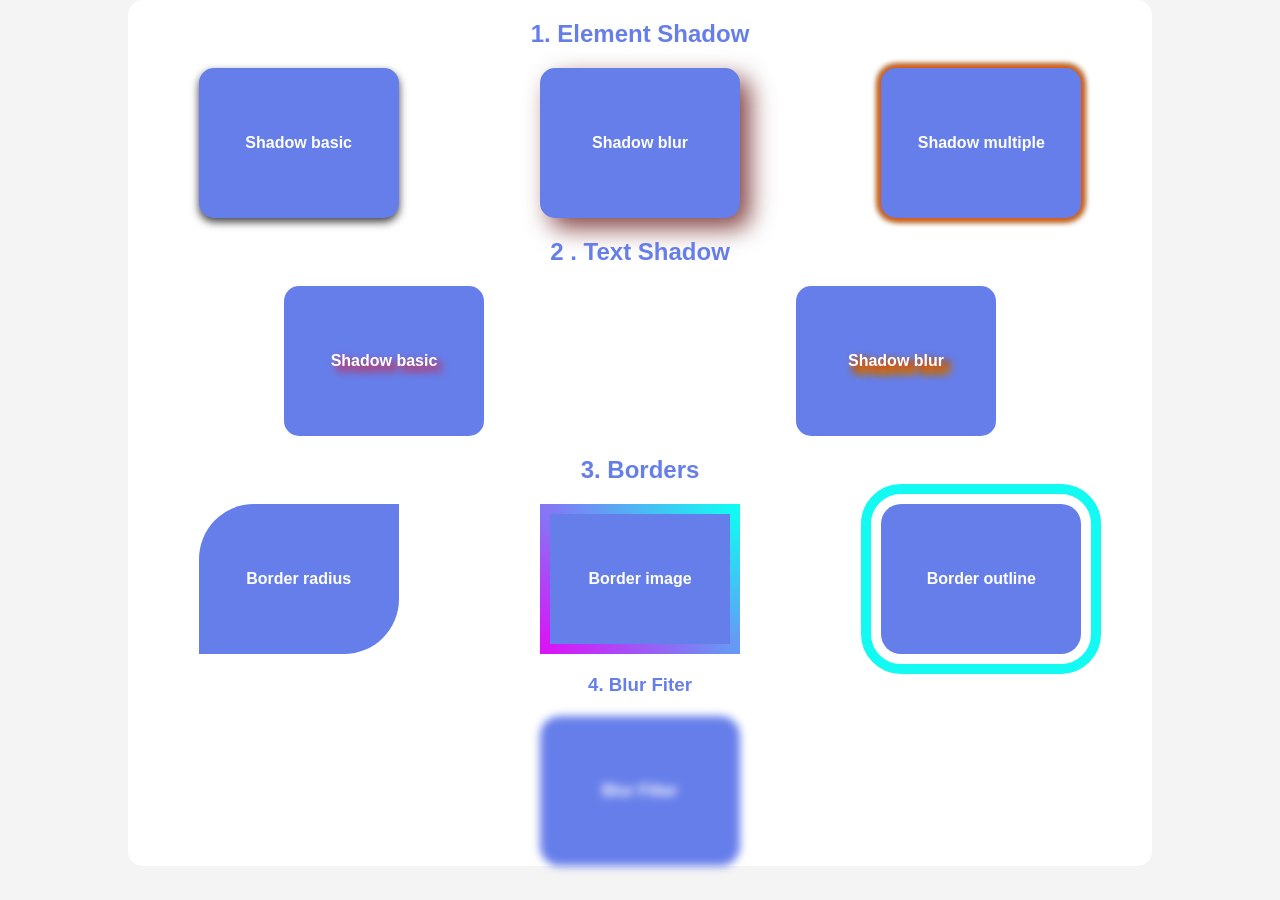
==== shadow/shadow.html @ 703866d5 "Practiced shadow techniques" ====
<!doctype html>
<html lang="en">
  <head>
    <meta charset="UTF-8" />
    <meta name="viewport" content="width=device-width, initial-scale=1.0" />
    <title>Document</title>
    <link href="shadow.css" rel="stylesheet" />
  </head>
  <body>
    <main>
      <section>
        <h1>1. Element Shadow</h1>
        <div class="element__shadow__box">
          <div class="shadow__basic">Shadow basic</div>
          <div class="shadow__blur">Shadow blur</div>
          <div class="shadow__multiple">Shadow multiple</div>
        </div>
      </section>
      <section>
        <h1>2 . Text Shadow</h1>
        <div class="text__shadow__box">
          <div class="shadow__basic__text">Shadow basic</div>
          <div class="shadow__glow__text">Shadow blur</div>        </div>
      </section>
       <section>
        <h1>3. Borders</h1>
        <div class="border__box">
          <div class="border__radius">Border radius</div>
          <div class="border__image">Border image</div>
          <div class="border_outline">Border outline</div>
        </div>
      </sectio>
      <section>
        <h1>4. Blur Fiter</h1>
        <div class="blur__filter__box">
          <div class="blur__filter">Blur Filter</div>
        </div>
      </section>
    </main>
  </body>
</html>
---- shadow/shadow.css ----
* {
    margin: 0;
    padding: 0;
    box-sizing: border-box;
}
body {
    font-family: Arial, sans-serif;
    background-color: #f4f4f4 ;
}
main {
    background-color: #ffff;
    max-width: 80%;
    margin: auto;
    border-radius: 15px;
}
main h1 {
    text-align: center;
    color: #667eea;
    margin-bottom: 20px;
    padding-top: 20px;
}
.element__shadow__box{
    display: flex;
    justify-content: space-around;
}
.shadow__basic{
    height: 150px;
    width: 200px;
    box-shadow: 0px 4px 8px rgba(0, 0, 0, 0.75);
    background-color: #667eea;
    border-radius: 15px;
    display: flex;
    justify-content: center;
    align-items: center;
    font-weight: bold;
    color: white;
}
.shadow__blur{
    height: 150px;
    width: 200px;
    box-shadow: 10px 10px 25px rgba(91, 4, 4, 0.75);
    background-color: #667eea;
    border-radius: 15px;
    display: flex;
    justify-content: center;
    align-items: center;
    font-weight: bold;
    color: white;
}
.shadow__multiple{
    height: 150px;
    width: 200px;
    box-shadow: 0px 0px 8px red,
                0px 0px 8px orange,
                0px 0px 9px yellow,
                0px 0px 9px green,
                0px 0px 6px blue,
                0px 0px 9px purple,
                0px 0px 8px pink;
    background-color: #667eea;
    border-radius: 15px;
    display: flex;
    justify-content: center;
    align-items: center;
    font-weight: bold;
    color: white;
}
.text__shadow__box{
    display: flex;
    justify-content: space-around;
}
.shadow__basic__text{
    height: 150px;
    width: 200px;
    text-shadow: 5px 5px 8px red;
    background-color: #667eea;
    border-radius: 15px;
    display: flex;
    justify-content: center;
    align-items: center;
    font-weight: bold;
    color: white;
}
.shadow__glow__text{
    height: 150px;
    width: 200px;
    text-shadow: 5px 5px 8px red,
                5px 6px 8px orange,
                7px 7px 9px yellow,
                5px 6px 9px green,
                5px 6px 6px blue,
                7px 7px 9px purple,
                5px 6px 8px pink;
    background-color: #667eea;
    border-radius: 15px;
    display: flex;
    justify-content: center;
    align-items: center;
    font-weight: bold;
    color: white;
}
.border__box {
    display: flex;
    justify-content: space-around;
}
.border__radius {
    height: 150px;
    width: 200px;
    border-radius: 55px 0px 55px 0;
    background-color: #667eea;
    display: flex;
    justify-content: center;
    align-items: center;
    font-weight: bold;
    color: white;
}
.border__image {
    height: 150px;
    width: 200px;
    border: 10px solid;
    border-radius: 20px;
    border-image: linear-gradient( 45deg, #d915f7, #12faf2) 1;
    background-color: #667eea;
    display: flex;
    justify-content: center;
    align-items: center;
    font-weight: bold;
    color: white;
}
.border_outline {
    outline: 10px solid;
    outline-color: #12faf2;
    outline-offset: 10px;
    border-radius: 20px;
    height: 150px;
    width: 200px;
    background-color: #667eea;
    display: flex;
    justify-content: center;
    align-items: center;
    font-weight: bold;
    color: white;
}
.blur__filter__box {
    display: flex;
    justify-content: space-around;
}
.blur__filter {
    border-radius: 20px;
    height: 150px;
    width: 200px;
    background-color: #667eea;
    display: flex;
    justify-content: center;
    align-items: center;
    font-weight: bold;
    color: white;
    filter: blur(4px); 
}
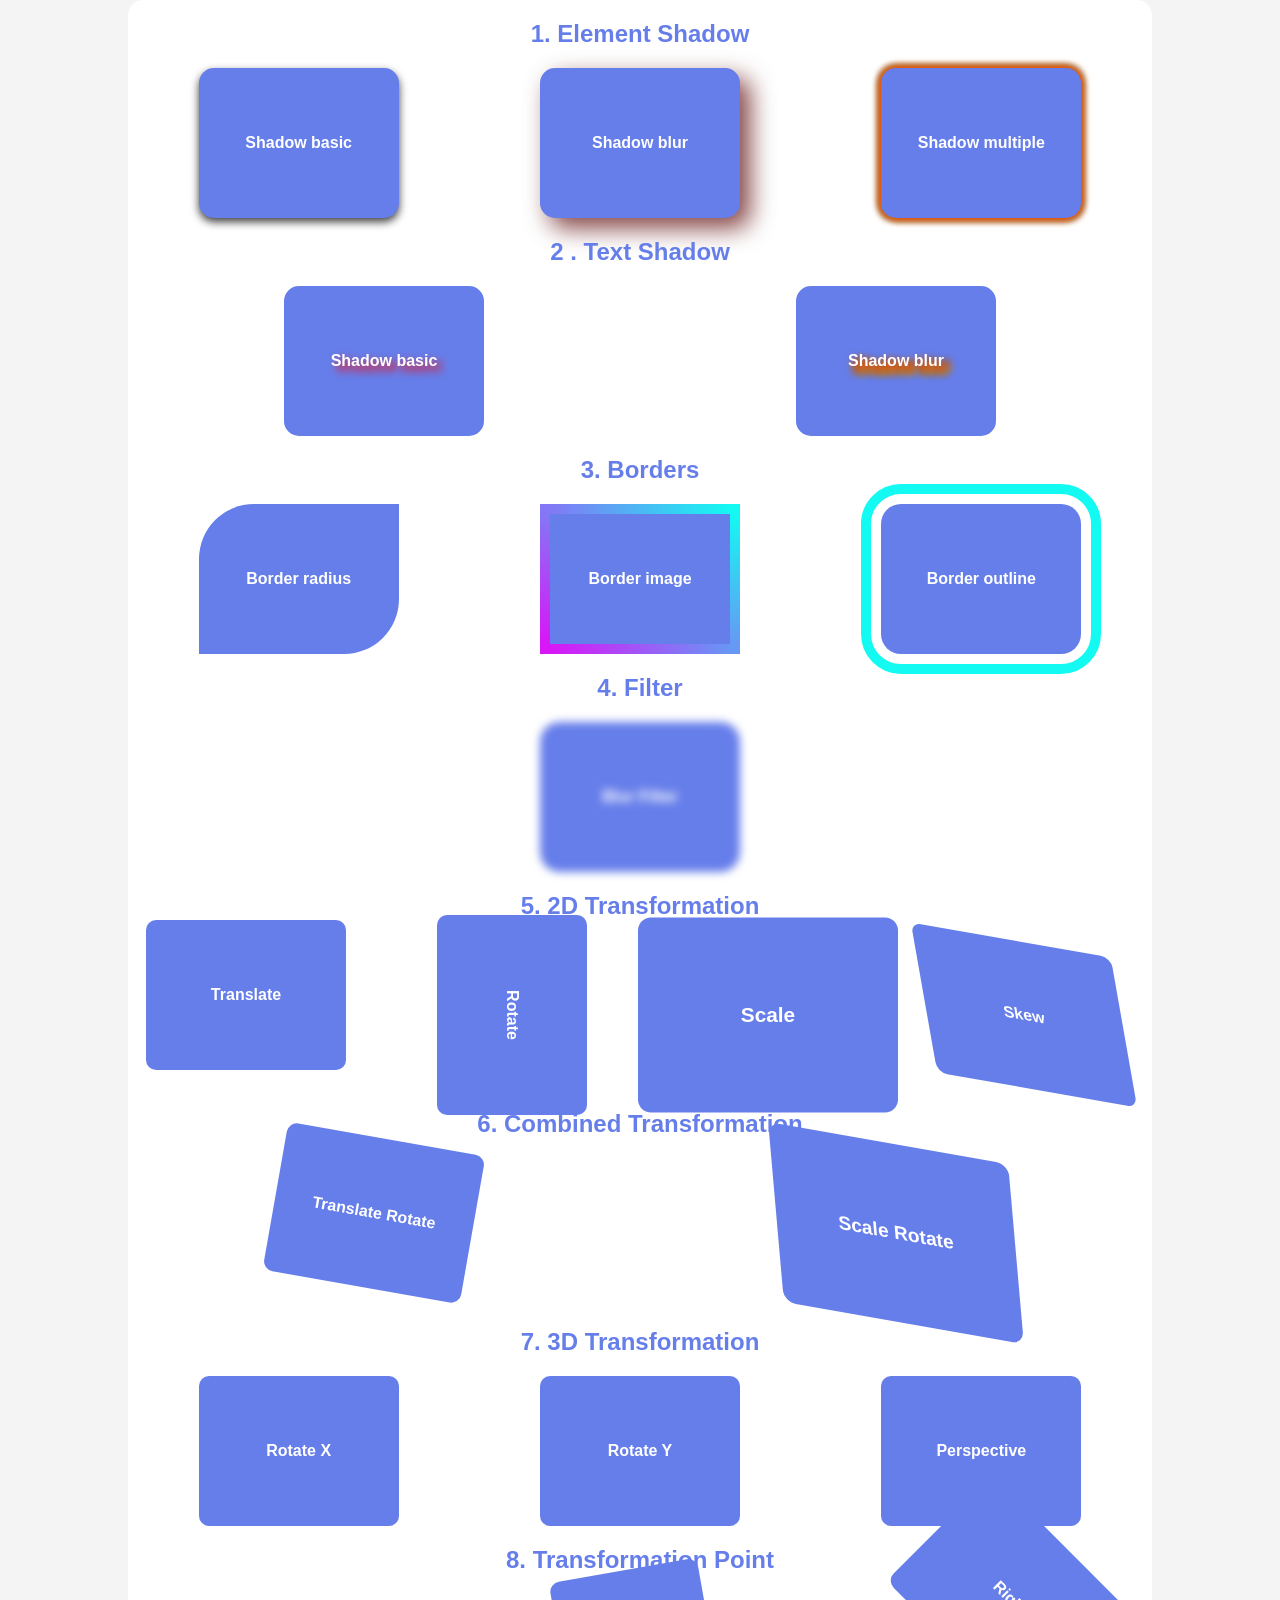
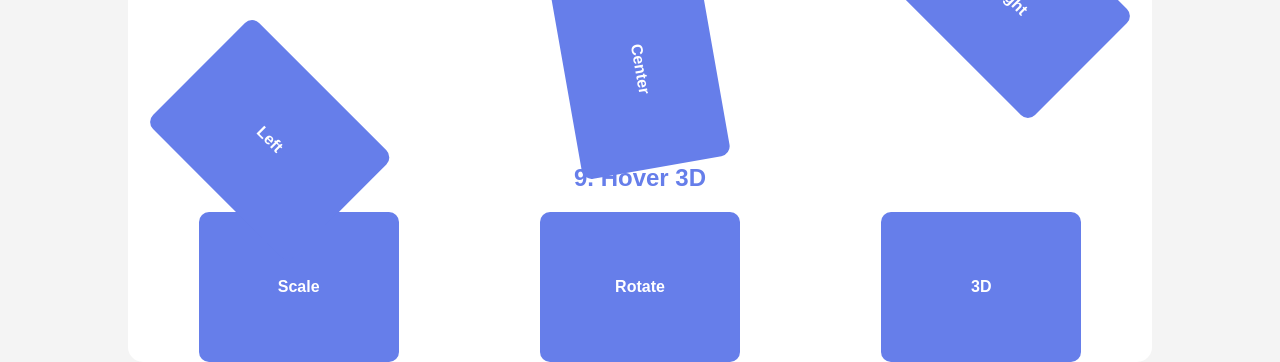
==== commit 9ce23f55: "Advanced CSS: Transformation" ====
--- a/shadow/shadow.html
+++ b/shadow/shadow.html
@@ -29,11 +29,51 @@
           <div class="border__image">Border image</div>
           <div class="border_outline">Border outline</div>
         </div>
-      </sectio>
+      </section>
       <section>
-        <h1>4. Blur Fiter</h1>
+        <h1>4. Filter</h1>
         <div class="blur__filter__box">
           <div class="blur__filter">Blur Filter</div>
+        </div>
+      </section>
+      <section>
+        <h1>5. 2D Transformation</h1>
+        <div class="transformation__box">
+          <div class="translate">Translate</div>
+          <div class="rotate">Rotate</div>
+          <div class="scale">Scale</div>
+          <div class="skew">Skew</div>
+        </div>
+      </section>
+      <section>
+        <h1>6. Combined Transformation</h1>
+        <div class="combined__transformation__box">
+          <div class="translate--rotate">Translate Rotate</div>
+          <div class="scale--rotate">Scale Rotate</div>
+        </div>
+      </section>
+            <section>
+        <h1>7. 3D Transformation</h1>
+        <div class="transformation__box">
+          <div class="rotate--x">Rotate X</div>
+          <div class="rotate--y">Rotate Y</div>
+          <div class="perspective">Perspective</div>
+        </div>
+      </section>
+      <section>
+        <h1>8. Transformation Point</h1>
+        <div class="transformation__point">
+          <div class="left">Left</div>
+          <div class="center">Center</div>
+          <div class="right">Right</div>
+        </div>
+      </section>
+       <section>
+        <h1> 9. Hover 3D</h1>
+        <div class="hover__3D">
+          <div class="hover--scale">Scale</div>
+          <div class="hover--rotate">Rotate</div>
+          <div class="hover--3d">3D</div>
         </div>
       </section>
     </main>
--- a/shadow/shadow.css
+++ b/shadow/shadow.css
@@ -156,4 +156,245 @@
     font-weight: bold;
     color: white;
     filter: blur(4px); 
+}
+.transformation__box {
+    display: flex;
+    justify-content: space-around;
+    margin-top: 20px;
+    flex-wrap: wrap;
+}
+
+.translate {
+    height: 150px;
+    width: 200px;
+    background-color: #667eea;
+    border-radius: 10px;
+    display: flex;
+    justify-content: center;
+    align-items: center;
+    font-weight: bold;
+    color: white;
+    transform: translate(-10px, -20px);
+}
+.rotate {
+    height: 150px;
+    width: 200px;
+    background-color: #667eea;
+    border-radius: 10px;
+    display: flex;
+    justify-content: center;
+    align-items: center;
+    font-weight: bold;
+    color: white;
+    transform: rotate(90deg);
+}
+.scale {
+    height: 150px;
+    width: 200px;
+    background-color: #667eea;
+    border-radius: 10px;
+    display: flex;
+    justify-content: center;
+    align-items: center;
+    font-weight: bold;
+    color: white;
+    transform: scale(1.3);
+}
+.skew {
+    height: 150px;
+    width: 200px;
+    background-color: #667eea;
+    border-radius: 10px;
+    display: flex;
+    justify-content: center;
+    align-items: center;
+    font-weight: bold;
+    color: white;
+    transform: skew(10deg, 10deg);
+}
+.combined__transformation__box {
+    display: flex;
+    justify-content: space-around;
+    margin-top: 20px;
+}
+.translate--rotate {
+    height: 150px;
+    width: 200px;
+    background-color: #667eea;
+    border-radius: 10px;
+    display: flex;
+    justify-content: center;
+    align-items: center;
+    font-weight: bold;
+    color: white;
+    transform: translate(-10px, -20px) rotate(10deg);
+}
+.scale--rotate {
+    height: 150px;
+    width: 200px;
+    background-color: #667eea;
+    border-radius: 10px;
+    display: flex;
+    justify-content: center;
+    align-items: center;
+    font-weight: bold;
+    color: white;
+    transform: scale(1.2) skew(5deg, 10deg);
+}
+.transformation__box {
+    display: flex;
+    justify-content: space-around;
+    margin-top: 20px;
+}
+.rotate--x{
+    height: 150px;
+    width: 200px;
+    background-color: #667eea;
+    border-radius: 10px;
+    display: flex;
+    justify-content: center;
+    align-items: center;
+    font-weight: bold;
+    color: white;
+}
+.rotate--x:hover {
+    transform: rotateX(180deg);
+    transition: transform 1s linear;
+}
+.rotate--y{
+    height: 150px;
+    width: 200px;
+    background-color: #667eea;
+    border-radius: 10px;
+    display: flex;
+    justify-content: center;
+    align-items: center;
+    font-weight: bold;
+    color: white;
+}
+.rotate--y:hover {
+    transform: rotateY(180deg);
+    transition: transform 1s ease-out;
+}
+.perspective{
+    height: 150px;
+    width: 200px;
+    background-color: #667eea;
+    border-radius: 10px;
+    display: flex;
+    justify-content: center;
+    align-items: center;
+    font-weight: bold;
+    color: white;
+}
+.perspective:hover{
+    transform: perspective(250px) rotateY(45deg);
+    transition: all 1s ease-in-out;
+}
+
+.transformation__point {
+    display: flex;
+    justify-content: space-around;
+    margin-top: 20px;
+}
+.left {
+    height: 150px;
+    width: 200px;
+    background-color: #667eea;
+    border-radius: 10px;
+    display: flex;
+    justify-content: center;
+    align-items: center;
+    font-weight: bold;
+    color: white;
+    transform-origin: left;
+    transform: rotate(45deg);
+}
+.center {
+    height: 150px;
+    width: 200px;
+    background-color: #667eea;
+    border-radius: 10px;
+    display: flex;
+    justify-content: center;
+    align-items: center;
+    font-weight: bold;
+    color: white;
+    transform-origin: center;
+    transform: rotate(80deg);
+}
+.right {
+    height: 150px;
+    width: 200px;
+    background-color: #667eea;
+    border-radius: 10px;
+    display: flex;
+    justify-content: center;
+    align-items: center;
+    font-weight: bold;
+    color: white;
+    transform-origin: right;
+    transform: rotate(45deg);
+}
+.hover__3D {
+    display: flex;
+    justify-content: space-around;
+    margin-top: 20px;
+}
+.hover--scale {
+    height: 150px;
+    width: 200px;
+    background-color: #667eea;
+    border-radius: 10px;
+    display: flex;
+    justify-content: center;
+    align-items: center;
+    font-weight: bold;
+    color: white;
+}
+.hover--scale {
+    height: 150px;
+    width: 200px;
+    background-color: #667eea;
+    border-radius: 10px;
+    display: flex;
+    justify-content: center;
+    align-items: center;
+    font-weight: bold;
+    color: white;
+}
+.hover--scale:hover {
+    transform: scale(1.3);
+    transition: transform 2s ease-in-out;
+}
+.hover--rotate {
+    height: 150px;
+    width: 200px;
+    background-color: #667eea;
+    border-radius: 10px;
+    display: flex;
+    justify-content: center;
+    align-items: center;
+    font-weight: bold;
+    color: white;
+}
+.hover--rotate:hover {
+  transform: rotate(360deg);
+  transition: transform 2s ease-in-out;
+}
+.hover--3d {
+    height: 150px;
+    width: 200px;
+    background-color: #667eea;
+    border-radius: 10px;
+    display: flex;
+    justify-content: center;
+    align-items: center;
+    font-weight: bold;
+    color: white;
+}
+.hover--3d:hover{
+    transform: perspective(200px) rotateX(-10deg) rotateY(-10deg);
+    transition: transform 1s linear;
+    cursor: pointer;
 }
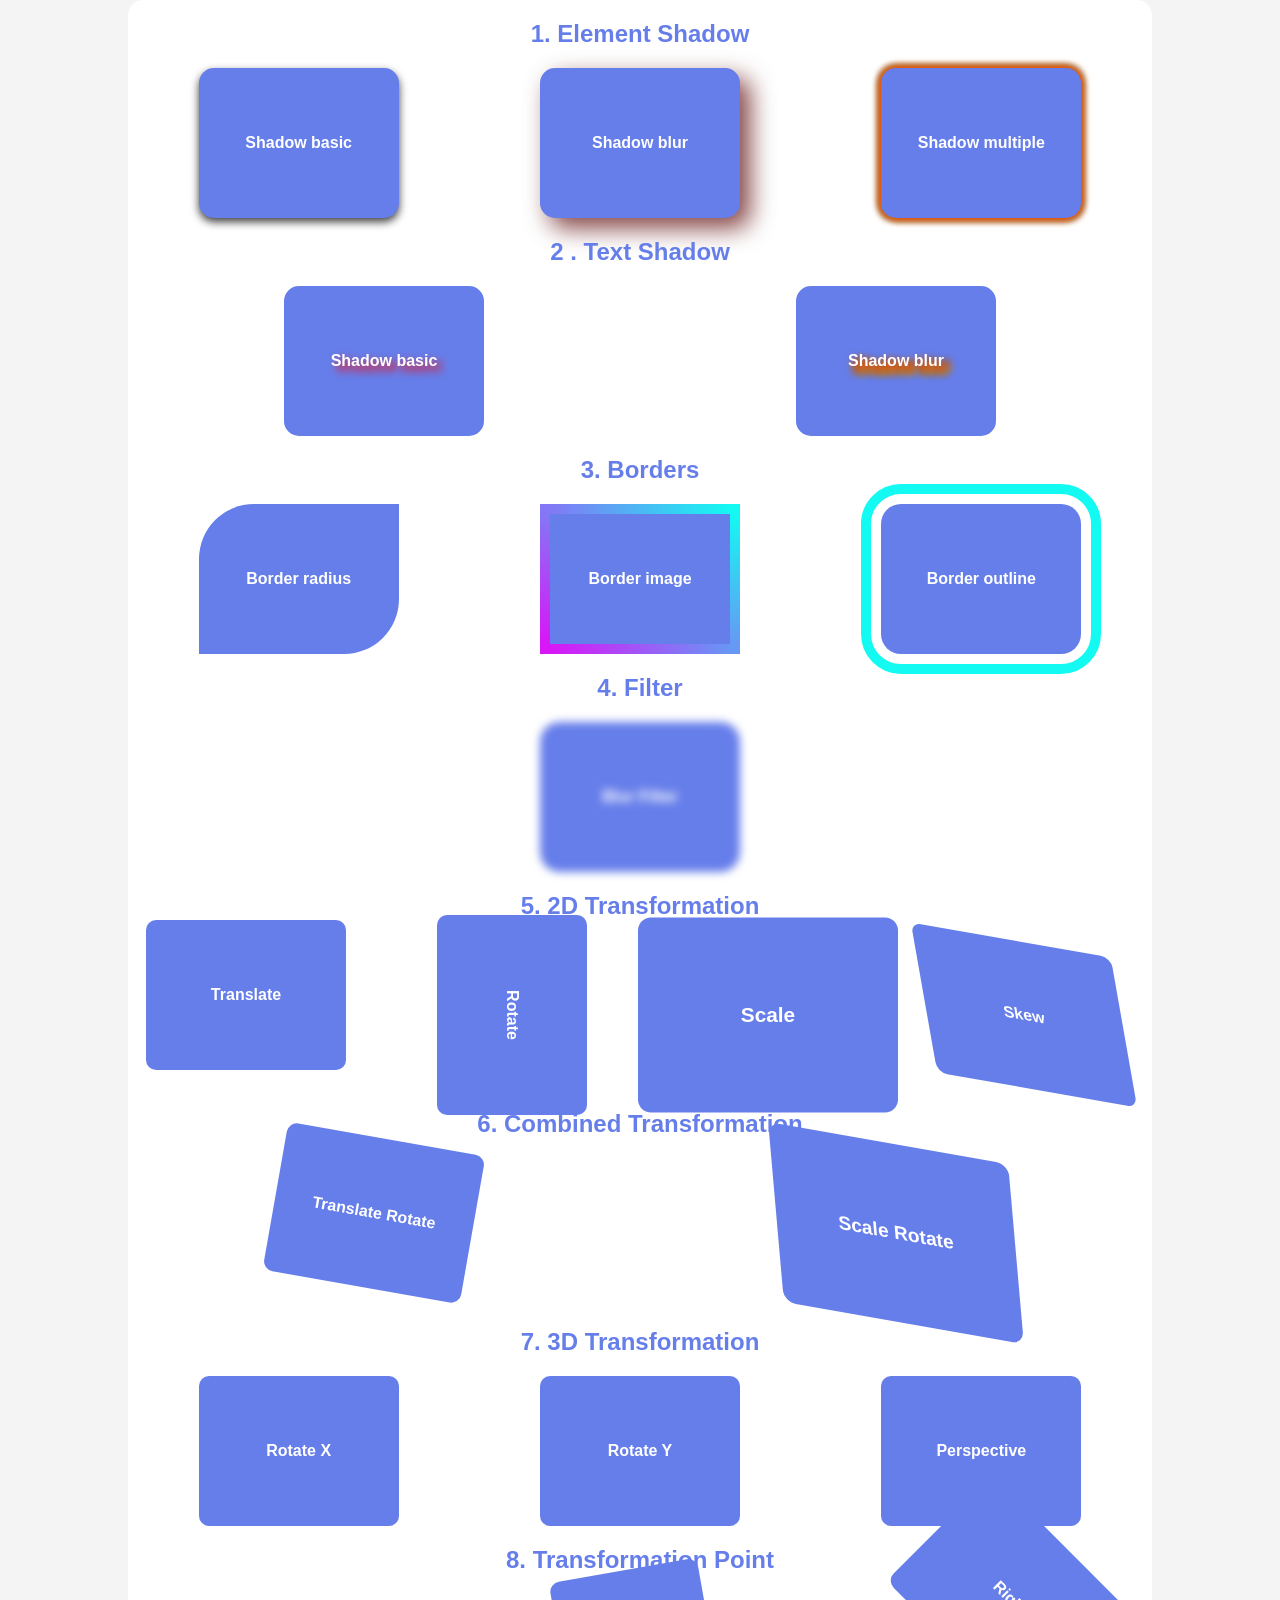
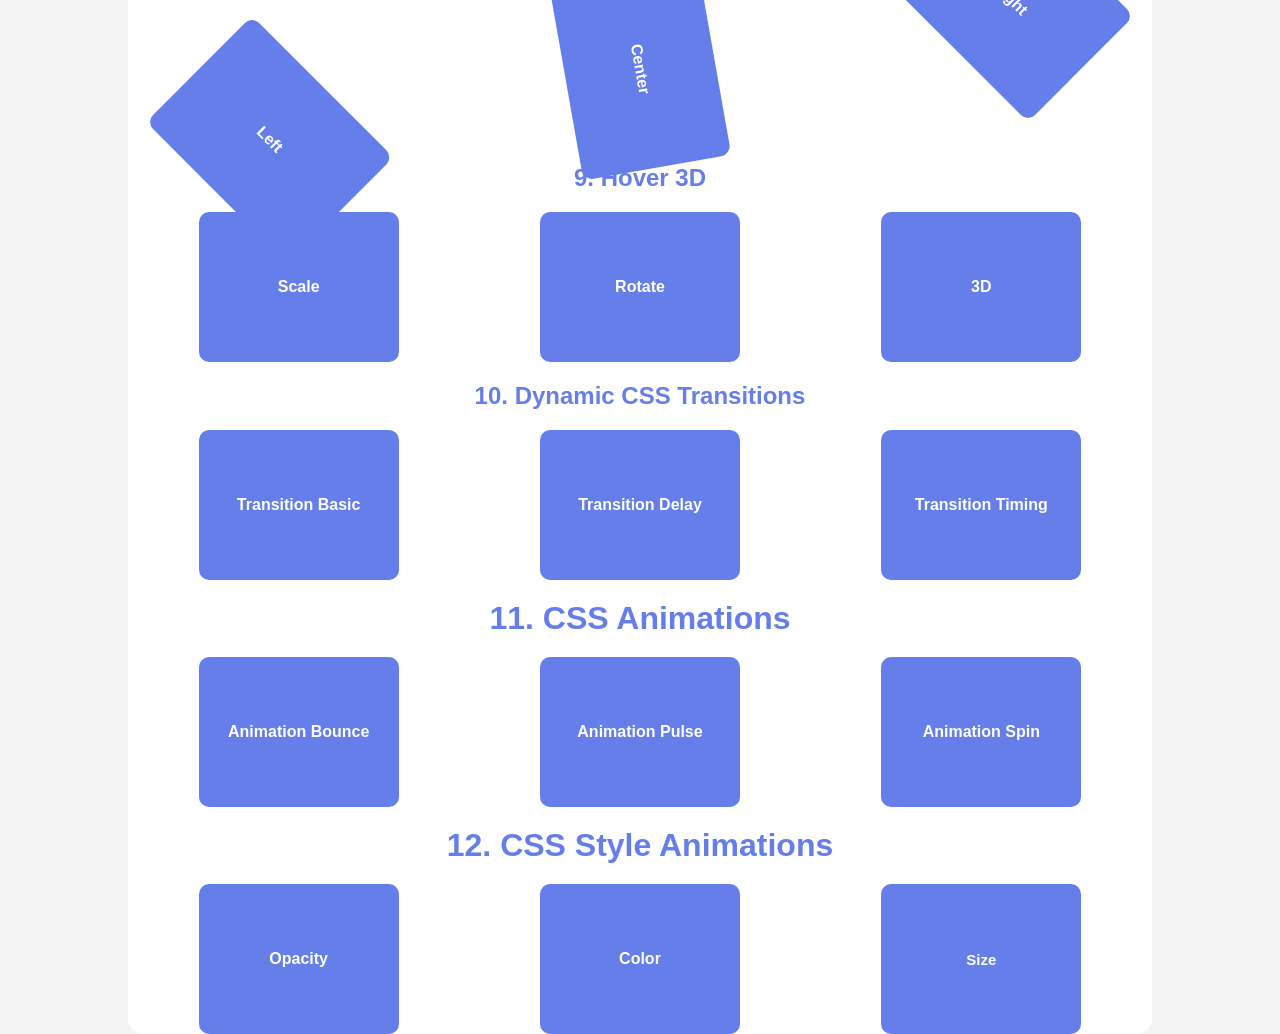
==== commit aa33720a: "CSS Animation" ====
--- a/shadow/shadow.html
+++ b/shadow/shadow.html
@@ -76,6 +76,28 @@
           <div class="hover--3d">3D</div>
         </div>
       </section>
+      <section>
+        <h1> 10. Dynamic CSS Transitions</h1>
+        <div class="dynamic__CSS">
+          <div class="transition--basic">Transition Basic</div>
+          <div class="transition--delay">Transition Delay</div>
+          <div class="transition--timing">Transition Timing</div>
+        </div>
+      </section>
+      <h1> 11. CSS Animations</h1>
+        <div class="animation">
+          <div class="animation--bounce">Animation Bounce</div>
+          <div class="animation--pulse">Animation Pulse</div>
+          <div class="animation--spin">Animation Spin</div>
+        </div>
+      </section>
+         <h1> 12. CSS Style Animations</h1>
+        <div class="animation__style">
+          <div class="opacity__transition">Opacity</div>
+          <div class="color__transition">Color</div>
+          <div class="size__transition">Size</div>
+        </div>
+      </section>
     </main>
   </body>
 </html>
--- a/shadow/shadow.css
+++ b/shadow/shadow.css
@@ -397,4 +397,179 @@
     transform: perspective(200px) rotateX(-10deg) rotateY(-10deg);
     transition: transform 1s linear;
     cursor: pointer;
+}
+.dynamic__CSS {
+    display: flex;
+    justify-content: space-around;
+    margin-top: 20px;
+}
+.transition--basic {
+    height: 150px;
+    width: 200px;
+    background-color: #667eea;
+    border-radius: 10px;
+    display: flex;
+    justify-content: center;
+    align-items: center;
+    font-weight: bold;
+    color: white;
+    transition: all 0.5s ease-in-out;
+}
+.transition--basic:hover{
+    background: linear-gradient(45deg, #c3b2a8,#81dd3a );
+    transform: scale(1.3);
+}
+
+.transition--delay {
+    height: 150px;
+    width: 200px;
+    background-color: #667eea;
+    border-radius: 10px;
+    display: flex;
+    justify-content: center;
+    align-items: center;
+    font-weight: bold;
+    color: white;
+    transition: all 2s ease-in-out;
+}
+.transition--delay:hover{
+  background: linear-gradient(45deg, #ca1cc7,blue);
+  transform: translateY(-20px);
+} 
+.transition--timing {
+    height: 150px;
+    width: 200px;
+    background-color: #667eea;
+    border-radius: 10px;
+    display: flex;
+    justify-content: center;
+    align-items: center;
+    font-weight: bold;
+    color: white;
+    transition: all 2s ease;
+}
+.transition--timing:hover{
+  background: linear-gradient(45deg, #ca1cc7,blue);
+  transform: rotate(155deg) scale(1.5);
+}
+.animation {
+    display: flex;
+    justify-content: space-around;
+    margin-top: 20px;
+}
+.animation--bounce {
+    height: 150px;
+    width: 200px;
+    background-color: #667eea;
+    border-radius: 10px;
+    display: flex;
+    justify-content: center;
+    align-items: center;
+    font-weight: bold;
+    color: white;
+    animation:  bounce 1s infinite;
+}
+@keyframes bounce{
+    0%{
+        transform: translateY(0)
+    }
+    50%{
+        transform: translateY(-20px)
+    }
+    100%{
+        transform: translateY(0)
+    }
+}
+.animation--pulse {
+    height: 150px;
+    width: 200px;
+    background-color: #667eea;
+    border-radius: 10px;
+    display: flex;
+    justify-content: center;
+    align-items: center;
+    font-weight: bold;
+    color: white;
+    animation: pulse 1s infinite;
+}
+@keyframes pulse{
+    0%, 100%{
+        transform: scale(1)
+    }
+    50%{
+        transform: scale(1.2)
+    }
+}
+.animation--spin {
+    height: 150px;
+    width: 200px;
+    background-color: #667eea;
+    border-radius: 10px;
+    display: flex;
+    justify-content: center;
+    align-items: center;
+    font-weight: bold;
+    color: white;
+    animation: spin 3s linear infinite;
+}
+@keyframes spin{
+    0%{
+        transform: rotate(0deg)
+    }
+    100%{
+        transform: rotate(360deg)
+    }
+}
+.animation__style {
+    display: flex;
+    justify-content: space-around;
+    margin-top: 20px;
+}
+.opacity__transition {
+    height: 150px;
+    width: 200px;
+    background-color: #667eea;
+    border-radius: 10px;
+    display: flex;
+    justify-content: center;
+    align-items: center;
+    font-weight: bold;
+    color: white;
+    transition: opacity 2s ease-in-out;
+}
+.opacity__transition:hover {
+    opacity: 0;
+    transform: translateY(-10px);
+    cursor: pointer;
+}
+.color__transition {
+    height: 150px;
+    width: 200px;
+    background-color: #667eea;
+    border-radius: 10px;
+    display: flex;
+    justify-content: center;
+    align-items: center;
+    font-weight: bold;
+    color: white;
+    transition: color 2s ease;
+}
+.color__transition:hover {
+    color: red;
+}
+.size__transition {
+    height: 150px;
+    width: 200px;
+    font-size: 15px;
+    background-color: #667eea;
+    border-radius: 10px;
+    display: flex;
+    justify-content: center;
+    align-items: center;
+    font-weight: bold;
+    color: white;
+    transition: font-size 2s linear;
+}
+.size__transition:hover{
+    font-size: 2em;
 }
